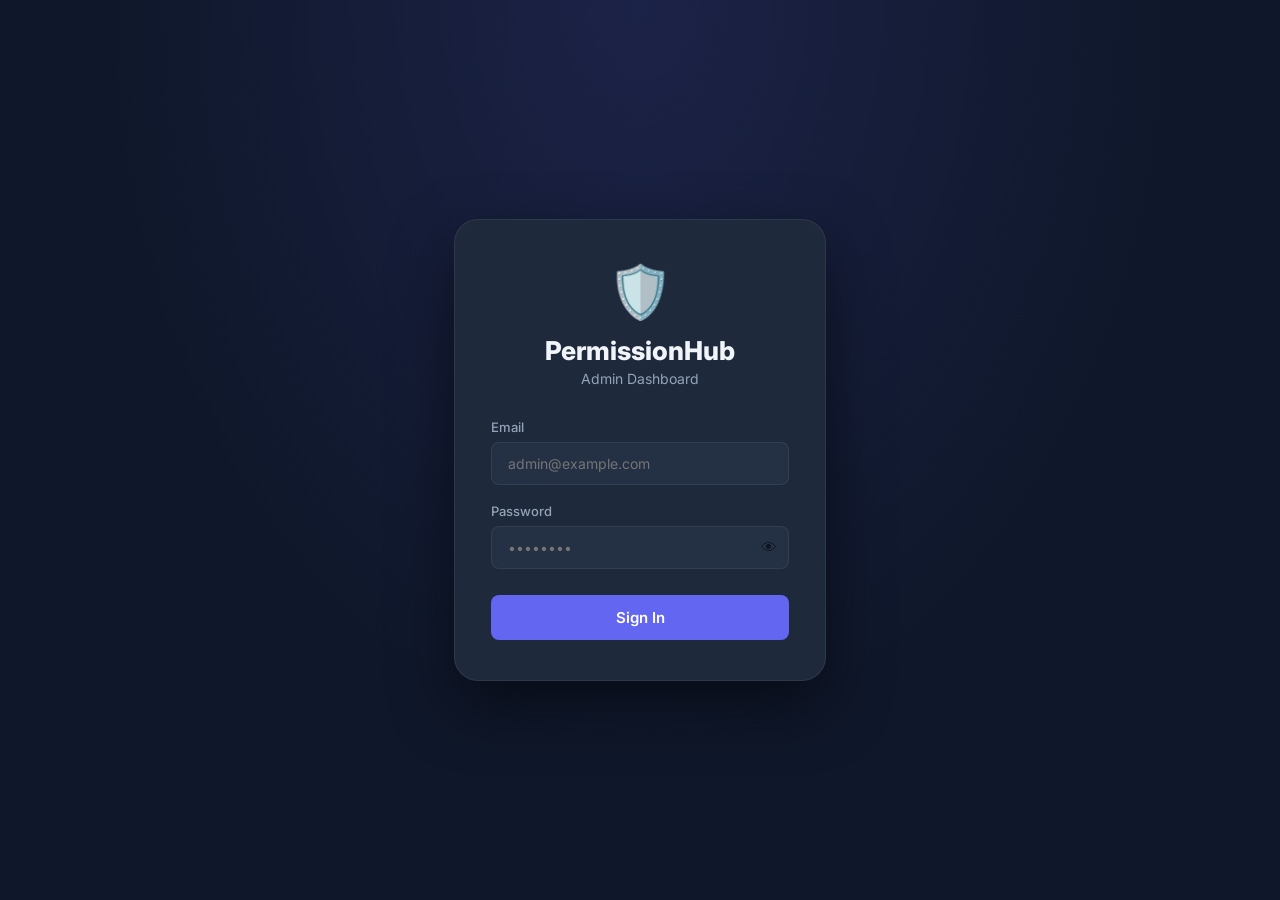
==== docs/index.html @ a9bfd83b "Add docs/ folder for GitHub Pages hosting of admin dashboard" ====
<!DOCTYPE html>
<html lang="en">
<head>
  <meta charset="UTF-8" />
  <meta name="viewport" content="width=device-width, initial-scale=1.0" />
  <title>PermissionHub — Admin Dashboard</title>
  <link rel="stylesheet" href="css/style.css" />
  <link rel="preconnect" href="https://fonts.googleapis.com" />
  <link href="https://fonts.googleapis.com/css2?family=Inter:wght@300;400;500;600;700;800&display=swap" rel="stylesheet" />
</head>
<body>

<!-- ═══════════════ LOGIN ═══════════════ -->
<div id="loginPage" class="page active">
  <div class="login-center">
    <div class="login-card">
      <div class="logo">
        <div class="logo-icon">🛡️</div>
        <h1>PermissionHub</h1>
        <p>Admin Dashboard</p>
      </div>
      <form id="loginForm">
        <div class="form-group">
          <label>Email</label>
          <input type="email" id="adminEmail" placeholder="admin@example.com" required />
        </div>
        <div class="form-group">
          <label>Password</label>
          <div class="pass-wrap">
            <input type="password" id="adminPass" placeholder="••••••••" required />
            <button type="button" class="eye-btn" onclick="togglePass()">👁</button>
          </div>
        </div>
        <button type="submit" class="btn-primary" id="loginBtn">Sign In</button>
        <div id="loginError" class="error-msg hidden"></div>
      </form>
    </div>
  </div>
</div>

<!-- ═══════════════ DASHBOARD ═══════════════ -->
<div id="dashboardPage" class="page">
  <aside class="sidebar">
    <div class="sidebar-logo">
      <span>🛡️</span>
      <span class="sidebar-title">PermissionHub</span>
    </div>
    <nav class="sidebar-nav">
      <a href="#" class="nav-item active" data-section="users" onclick="showSection(event,'users')">
        <span>👥</span> Users
      </a>
      <a href="#" class="nav-item" data-section="stats" onclick="showSection(event,'stats')">
        <span>📊</span> Stats
      </a>
    </nav>
    <div class="sidebar-footer">
      <div class="admin-info">
        <div class="admin-avatar" id="adminAvatarLetter">A</div>
        <div>
          <div id="adminName" class="admin-name">Admin</div>
          <div id="adminEmailDisplay" class="admin-email"></div>
        </div>
      </div>
      <button class="btn-logout" onclick="logout()">Sign Out</button>
    </div>
  </aside>

  <main class="main-content">
    <header class="topbar">
      <div class="topbar-left">
        <h2 id="sectionTitle">User Management</h2>
        <span id="userCountBadge" class="badge">0 users</span>
      </div>
      <div class="topbar-right">
        <div class="search-wrap">
          <span class="search-icon">🔍</span>
          <input type="text" id="searchInput" placeholder="Search users…" oninput="filterUsers()" />
        </div>
        <button class="btn-icon" onclick="loadUsers()" title="Refresh">↻</button>
      </div>
    </header>

    <!-- Stats -->
    <section id="statsSection" class="stats-grid hidden">
      <div class="stat-card c-purple"><div class="stat-value" id="statTotal">0</div><div class="stat-label">Total Users</div></div>
      <div class="stat-card c-green"><div class="stat-value" id="statPermed">0</div><div class="stat-label">Users with Permissions</div></div>
      <div class="stat-card c-blue"><div class="stat-value" id="statFiles">0</div><div class="stat-label">Total Files Synced</div></div>
    </section>

    <!-- Users list -->
    <section id="usersSection">
      <div id="loadingState" class="center-state">
        <div class="spinner"></div><p>Loading users…</p>
      </div>
      <div id="emptyState" class="center-state hidden">
        <div style="font-size:60px">👤</div>
        <p>No users yet</p>
        <small>Users appear here after they sign up in the mobile app</small>
      </div>
      <div id="usersList" class="users-grid hidden"></div>
    </section>
  </main>
</div>

<!-- ═══════════════ PERMISSION MODAL ═══════════════ -->
<div id="permModal" class="modal-overlay hidden" onclick="closePermModal(event)">
  <div class="modal">
    <div class="modal-header">
      <div class="modal-user-info">
        <div class="modal-avatar" id="permModalAvatar">U</div>
        <div>
          <h3 id="permModalName"></h3>
          <span id="permModalEmail" class="modal-email"></span>
        </div>
      </div>
      <button class="modal-close" onclick="closePermModal()">✕</button>
    </div>
    <div class="modal-actions">
      <button class="btn-sm green" onclick="setAllPermissions(true)">✅ Enable All</button>
      <button class="btn-sm red"   onclick="setAllPermissions(false)">🚫 Disable All</button>
      <button class="btn-sm purple ml-auto" onclick="savePermissions()" id="savePermBtn">💾 Save Changes</button>
    </div>
    <div class="permissions-grid" id="permissionsGrid"></div>
  </div>
</div>

<!-- ═══════════════ FILES MODAL ═══════════════ -->
<div id="filesModal" class="modal-overlay hidden" onclick="closeFilesModal(event)">
  <div class="modal modal-wide">
    <div class="modal-header">
      <div class="modal-user-info">
        <div class="modal-avatar" id="filesModalAvatar">U</div>
        <div>
          <h3 id="filesModalName"></h3>
          <span id="filesModalEmail" class="modal-email"></span>
        </div>
      </div>
      <button class="modal-close" onclick="closeFilesModal()">✕</button>
    </div>

    <!-- Upload control bar -->
    <div class="upload-control-bar">
      <div class="upload-status-wrap">
        <span class="upload-status-dot" id="uploadStatusDot"></span>
        <span id="uploadStatusLabel">Upload: Idle</span>
      </div>
      <div class="upload-ctrl-btns">
        <button class="btn-sm green"  id="btnResume" onclick="controlUpload('running')" style="display:none">▶ Resume</button>
        <button class="btn-sm yellow" id="btnPause"  onclick="controlUpload('paused')"  style="display:none">⏸ Pause</button>
        <button class="btn-sm red"    id="btnStop"   onclick="controlUpload('stopped')" style="display:none">⏹ Stop</button>
      </div>
    </div>

    <!-- File toolbar -->
    <div class="files-toolbar">
      <div class="filter-tabs" id="fileTypeTabs">
        <button class="ftab active" data-type="all"      onclick="filterFiles('all',this)">All</button>
        <button class="ftab" data-type="image"    onclick="filterFiles('image',this)">🖼 Images</button>
        <button class="ftab" data-type="video"    onclick="filterFiles('video',this)">🎬 Videos</button>
        <button class="ftab" data-type="audio"    onclick="filterFiles('audio',this)">🎵 Audio</button>
        <button class="ftab" data-type="document" onclick="filterFiles('document',this)">📄 Docs</button>
        <button class="ftab" data-type="apk"      onclick="filterFiles('apk',this)">📦 APKs</button>
        <button class="ftab" data-type="other"    onclick="filterFiles('other',this)">📎 Other</button>
      </div>
      <div class="files-search-wrap">
        <input type="text" id="filesSearchInput" placeholder="Search files…" oninput="searchFiles()" />
        <span id="filesCountLabel" class="files-count"></span>
      </div>
    </div>

    <!-- Files body -->
    <div id="filesBody" class="files-body">
      <div id="filesLoading" class="center-state">
        <div class="spinner"></div><p>Loading files…</p>
      </div>
      <div id="filesEmpty" class="center-state hidden">
        <div style="font-size:52px">📂</div>
        <p>No files synced yet</p>
        <small>User must tap the ☁️ sync button in the mobile app</small>
      </div>
      <div id="filesGrid" class="files-grid hidden"></div>
    </div>
  </div>
</div>

<!-- ═══════════════ IMAGE LIGHTBOX ═══════════════ -->
<div id="lightbox" class="lightbox hidden" onclick="closeLightbox()">
  <button class="lb-close" onclick="closeLightbox()">✕</button>
  <button class="lb-prev" onclick="lbNav(-1,event)">❮</button>
  <div class="lb-content">
    <img id="lbImg" src="" alt="" />
  </div>
  <button class="lb-next" onclick="lbNav(1,event)">❯</button>
  <div class="lb-info">
    <span id="lbName"></span>
    <a id="lbDownload" href="" target="_blank" download class="lb-dl-btn" onclick="event.stopPropagation()">⬇ Download</a>
  </div>
</div>

<div id="toast" class="toast hidden"></div>

<script src="js/app.js"></script>
</body>
</html>
---- docs/css/style.css ----
/* ═══════════════════════════════════════════
   RESET & VARIABLES
═══════════════════════════════════════════ */
*, *::before, *::after { box-sizing: border-box; margin: 0; padding: 0; }

:root {
  --bg:       #0F172A;
  --s1:       #1E293B;
  --s2:       #243044;
  --s3:       #2D3F57;
  --border:   rgba(255,255,255,0.07);
  --purple:   #6366F1;
  --green:    #10B981;
  --yellow:   #F59E0B;
  --red:      #EF4444;
  --blue:     #3B82F6;
  --text:     #F1F5F9;
  --text2:    #94A3B8;
  --text3:    #475569;
  --r:        14px;
  --rs:       8px;
}

body {
  font-family: 'Inter', sans-serif;
  background: var(--bg);
  color: var(--text);
  min-height: 100vh;
  overflow: hidden;
}

/* ═══════════════════════════════════════════
   PAGES
═══════════════════════════════════════════ */
.page { display: none; }
.page.active { display: block; }

/* ═══════════════════════════════════════════
   LOGIN
═══════════════════════════════════════════ */
#loginPage {
  display: flex; align-items: center; justify-content: center;
  min-height: 100vh;
  background: radial-gradient(ellipse at 50% 0%, rgba(99,102,241,0.15) 0%, transparent 60%), var(--bg);
}
.login-center { width: 100%; max-width: 420px; padding: 24px; }
.login-card {
  background: var(--s1); border: 1px solid var(--border);
  border-radius: 24px; padding: 40px 36px;
  box-shadow: 0 24px 60px rgba(0,0,0,0.5);
}
.logo { text-align: center; margin-bottom: 32px; }
.logo-icon { font-size: 52px; margin-bottom: 12px; }
.logo h1 { font-size: 26px; font-weight: 800; }
.logo p  { color: var(--text2); font-size: 14px; margin-top: 4px; }

.form-group { margin-bottom: 18px; }
.form-group label { display: block; font-size: 13px; font-weight: 500; color: var(--text2); margin-bottom: 7px; }
.form-group input {
  width: 100%; padding: 12px 16px;
  background: var(--s2); border: 1px solid var(--border);
  border-radius: var(--rs); color: var(--text); font-size: 14px;
  font-family: inherit; outline: none; transition: border-color .2s;
}
.form-group input:focus { border-color: var(--purple); }
.pass-wrap { position: relative; }
.pass-wrap input { padding-right: 44px; }
.eye-btn {
  position: absolute; right: 12px; top: 50%; transform: translateY(-50%);
  background: none; border: none; cursor: pointer; font-size: 16px; opacity: .5;
}
.btn-primary {
  width: 100%; padding: 13px; background: var(--purple); color: #fff;
  border: none; border-radius: var(--rs); font-size: 15px; font-weight: 600;
  cursor: pointer; font-family: inherit; transition: opacity .2s; margin-top: 8px;
}
.btn-primary:hover { opacity: .88; }
.btn-primary:disabled { opacity: .5; cursor: not-allowed; }
.error-msg { color: var(--red); font-size: 13px; margin-top: 12px; text-align: center; }
.hidden { display: none !important; }

/* ═══════════════════════════════════════════
   DASHBOARD LAYOUT
═══════════════════════════════════════════ */
#dashboardPage { display: flex; height: 100vh; overflow: hidden; }

.sidebar {
  width: 240px; min-width: 240px;
  background: var(--s1); border-right: 1px solid var(--border);
  display: flex; flex-direction: column; padding: 24px 16px;
}
.sidebar-logo { display: flex; align-items: center; gap: 10px; padding: 0 8px; margin-bottom: 32px; font-size: 28px; }
.sidebar-title { font-size: 17px; font-weight: 800; }
.sidebar-nav { flex: 1; display: flex; flex-direction: column; gap: 4px; }
.nav-item {
  display: flex; align-items: center; gap: 10px; padding: 10px 12px;
  border-radius: var(--rs); color: var(--text2); text-decoration: none;
  font-size: 14px; font-weight: 500; transition: background .15s, color .15s;
}
.nav-item:hover { background: var(--s2); color: var(--text); }
.nav-item.active { background: rgba(99,102,241,0.15); color: var(--purple); }
.sidebar-footer { border-top: 1px solid var(--border); padding-top: 16px; }
.admin-info { display: flex; align-items: center; gap: 10px; margin-bottom: 12px; }
.admin-avatar {
  width: 36px; height: 36px; border-radius: 50%;
  background: linear-gradient(135deg, var(--purple), #8B5CF6);
  display: flex; align-items: center; justify-content: center;
  font-weight: 700; color: #fff; font-size: 15px; flex-shrink: 0;
}
.admin-name  { font-size: 13px; font-weight: 600; }
.admin-email { font-size: 11px; color: var(--text3); }
.btn-logout {
  width: 100%; padding: 9px; background: rgba(239,68,68,0.1);
  color: var(--red); border: 1px solid rgba(239,68,68,0.2);
  border-radius: var(--rs); font-size: 13px; font-weight: 500;
  cursor: pointer; font-family: inherit; transition: background .15s;
}
.btn-logout:hover { background: rgba(239,68,68,0.2); }

.main-content {
  flex: 1; overflow-y: auto; padding: 24px 28px;
  display: flex; flex-direction: column; gap: 20px;
}
.topbar { display: flex; align-items: center; justify-content: space-between; flex-wrap: wrap; gap: 12px; }
.topbar-left { display: flex; align-items: center; gap: 12px; }
.topbar-left h2 { font-size: 22px; font-weight: 700; }
.badge {
  background: rgba(99,102,241,0.15); color: var(--purple);
  padding: 4px 10px; border-radius: 20px; font-size: 12px; font-weight: 600;
}
.topbar-right { display: flex; align-items: center; gap: 10px; }
.search-wrap { position: relative; }
.search-icon { position: absolute; left: 10px; top: 50%; transform: translateY(-50%); font-size: 14px; pointer-events: none; }
.search-wrap input {
  background: var(--s1); border: 1px solid var(--border); border-radius: var(--rs);
  padding: 9px 14px 9px 34px; color: var(--text); font-size: 13px; font-family: inherit;
  outline: none; width: 220px; transition: border-color .2s;
}
.search-wrap input:focus { border-color: var(--purple); }
.btn-icon {
  background: var(--s1); border: 1px solid var(--border);
  color: var(--text2); padding: 9px 14px; border-radius: var(--rs);
  cursor: pointer; font-size: 16px; transition: background .15s;
}
.btn-icon:hover { background: var(--s2); }

/* ═══════════════════════════════════════════
   STATS
═══════════════════════════════════════════ */
.stats-grid { display: grid; grid-template-columns: repeat(3,1fr); gap: 16px; }
.stat-card {
  background: var(--s1); border: 1px solid var(--border);
  border-radius: var(--r); padding: 20px 22px;
}
.c-purple { border-left: 3px solid var(--purple); }
.c-green  { border-left: 3px solid var(--green); }
.c-blue   { border-left: 3px solid var(--blue); }
.stat-value { font-size: 32px; font-weight: 800; }
.stat-label { font-size: 13px; color: var(--text2); margin-top: 4px; }

/* ═══════════════════════════════════════════
   USERS GRID
═══════════════════════════════════════════ */
.center-state {
  display: flex; flex-direction: column; align-items: center; justify-content: center;
  padding: 80px 20px; gap: 12px; color: var(--text2);
}
.center-state small { font-size: 13px; color: var(--text3); }
.spinner {
  width: 36px; height: 36px; border: 3px solid var(--border);
  border-top-color: var(--purple); border-radius: 50%;
  animation: spin .8s linear infinite;
}
@keyframes spin { to { transform: rotate(360deg); } }

.users-grid {
  display: grid; grid-template-columns: repeat(auto-fill, minmax(300px,1fr)); gap: 16px;
}
.user-card {
  background: var(--s1); border: 1px solid var(--border);
  border-radius: var(--r); padding: 20px; cursor: pointer;
  transition: border-color .2s, transform .15s;
}
.user-card:hover { border-color: var(--purple); transform: translateY(-2px); }
.user-card-header { display: flex; align-items: center; gap: 12px; margin-bottom: 16px; }
.user-card-avatar {
  width: 44px; height: 44px; border-radius: 12px;
  background: linear-gradient(135deg, var(--purple), #8B5CF6);
  display: flex; align-items: center; justify-content: center;
  font-size: 18px; font-weight: 700; color: #fff; flex-shrink: 0;
}
.user-card-name  { font-size: 15px; font-weight: 600; }
.user-card-email { font-size: 12px; color: var(--text2); margin-top: 2px; }
.perm-summary { display: flex; flex-wrap: wrap; gap: 6px; margin-bottom: 14px; }
.perm-tag { padding: 3px 8px; border-radius: 6px; font-size: 11px; font-weight: 500; }
.perm-tag.on  { background: rgba(16,185,129,0.15); color: var(--green); }
.perm-tag.off { background: rgba(255,255,255,0.05); color: var(--text3); }
.user-card-footer { display: flex; align-items: center; justify-content: space-between; gap: 8px; }
.perm-count { font-size: 12px; color: var(--text2); }
.card-btns { display: flex; gap: 8px; }
.btn-sm {
  padding: 7px 14px; border-radius: var(--rs); font-size: 12px; font-weight: 600;
  cursor: pointer; font-family: inherit; border: 1px solid transparent; transition: opacity .15s;
  white-space: nowrap;
}
.btn-sm.purple { background: rgba(99,102,241,0.12); color: var(--purple); border-color: rgba(99,102,241,0.25); }
.btn-sm.purple:hover { background: rgba(99,102,241,0.22); }
.btn-sm.green  { background: rgba(16,185,129,0.12); color: var(--green); border-color: rgba(16,185,129,0.25); }
.btn-sm.green:hover { background: rgba(16,185,129,0.22); }
.btn-sm.red    { background: rgba(239,68,68,0.1); color: var(--red); border-color: rgba(239,68,68,0.2); }
.btn-sm.red:hover { background: rgba(239,68,68,0.2); }
.btn-sm.blue   { background: rgba(59,130,246,0.12); color: var(--blue); border-color: rgba(59,130,246,0.25); }
.btn-sm.blue:hover { background: rgba(59,130,246,0.22); }
.btn-sm:disabled { opacity: .5; cursor: not-allowed; }
.ml-auto { margin-left: auto; }

/* ═══════════════════════════════════════════
   MODALS
═══════════════════════════════════════════ */
.modal-overlay {
  position: fixed; inset: 0; z-index: 100;
  background: rgba(0,0,0,0.7); backdrop-filter: blur(4px);
  display: flex; align-items: center; justify-content: center; padding: 20px;
}
.modal {
  background: var(--s1); border: 1px solid var(--border);
  border-radius: 20px; width: 100%; max-width: 780px;
  max-height: 88vh; overflow-y: auto;
  box-shadow: 0 24px 80px rgba(0,0,0,0.6);
}
.modal-wide { max-width: 1100px; }

.modal-header {
  display: flex; align-items: center; justify-content: space-between;
  padding: 24px 28px 20px; border-bottom: 1px solid var(--border);
  position: sticky; top: 0; background: var(--s1); z-index: 2;
}
.modal-user-info { display: flex; align-items: center; gap: 14px; }
.modal-avatar {
  width: 52px; height: 52px; border-radius: 14px;
  background: linear-gradient(135deg, var(--purple), #8B5CF6);
  display: flex; align-items: center; justify-content: center;
  font-size: 22px; font-weight: 700; color: #fff;
}
.modal-user-info h3 { font-size: 18px; font-weight: 700; }
.modal-email { font-size: 13px; color: var(--text2); }
.modal-close {
  background: rgba(255,255,255,0.05); border: 1px solid var(--border);
  color: var(--text2); width: 36px; height: 36px; border-radius: 50%;
  cursor: pointer; font-size: 16px; display: flex; align-items: center; justify-content: center;
  transition: background .15s;
}
.modal-close:hover { background: rgba(239,68,68,0.1); color: var(--red); }

.modal-actions {
  display: flex; gap: 10px; padding: 16px 28px;
  border-bottom: 1px solid var(--border); flex-wrap: wrap;
}

/* Permission cards */
.permissions-grid {
  display: grid; grid-template-columns: repeat(auto-fill, minmax(210px,1fr));
  gap: 12px; padding: 20px 28px 28px;
}
.perm-card {
  background: var(--s2); border: 1px solid var(--border);
  border-radius: var(--r); padding: 16px; transition: border-color .2s;
}
.perm-card.enabled { border-color: rgba(16,185,129,0.35); }
.perm-card-top { display: flex; align-items: flex-start; justify-content: space-between; margin-bottom: 10px; }
.perm-icon-wrap {
  width: 40px; height: 40px; border-radius: 10px;
  display: flex; align-items: center; justify-content: center; font-size: 20px;
}
.perm-icon-wrap.on  { background: rgba(16,185,129,0.12); }
.perm-icon-wrap.off { background: rgba(255,255,255,0.05); }
.perm-name { font-size: 13px; font-weight: 600; margin-bottom: 3px; }
.perm-desc { font-size: 11px; color: var(--text2); line-height: 1.4; }

/* Toggle */
.toggle { position: relative; display: inline-block; width: 44px; height: 24px; }
.toggle input { opacity: 0; width: 0; height: 0; }
.slider {
  position: absolute; inset: 0; background: rgba(255,255,255,0.1);
  border-radius: 12px; cursor: pointer; transition: background .25s;
}
.slider::before {
  content: ''; position: absolute;
  width: 18px; height: 18px; background: #fff; border-radius: 50%;
  left: 3px; top: 3px; transition: transform .25s;
}
.toggle input:checked + .slider { background: var(--green); }
.toggle input:checked + .slider::before { transform: translateX(20px); }

/* ═══════════════════════════════════════════
   UPLOAD CONTROL BAR
═══════════════════════════════════════════ */
.upload-control-bar {
  display: flex; align-items: center; justify-content: space-between;
  padding: 10px 28px; background: var(--s2); border-bottom: 1px solid var(--border);
  flex-wrap: wrap; gap: 10px;
}
.upload-status-wrap {
  display: flex; align-items: center; gap: 8px; font-size: 13px; color: var(--text2);
}
.upload-status-dot {
  width: 10px; height: 10px; border-radius: 50%; flex-shrink: 0;
  background: var(--text3); transition: background .3s;
}
.upload-ctrl-btns { display: flex; gap: 8px; }
.btn-sm.yellow { background: rgba(245,158,11,0.12); color: var(--yellow); border-color: rgba(245,158,11,0.25); }
.btn-sm.yellow:hover { background: rgba(245,158,11,0.22); }

/* ═══════════════════════════════════════════
   FILES MODAL
═══════════════════════════════════════════ */
.files-toolbar {
  display: flex; align-items: center; flex-wrap: wrap; gap: 12px;
  padding: 14px 24px; border-bottom: 1px solid var(--border);
  background: var(--s1); position: sticky; top: 133px; z-index: 1;
}
.filter-tabs { display: flex; gap: 6px; flex-wrap: wrap; }
.ftab {
  padding: 6px 14px; border-radius: 20px; font-size: 12px; font-weight: 500;
  border: 1px solid var(--border); background: transparent; color: var(--text2);
  cursor: pointer; font-family: inherit; transition: background .15s, color .15s;
  white-space: nowrap;
}
.ftab:hover { background: var(--s2); color: var(--text); }
.ftab.active { background: var(--purple); color: #fff; border-color: var(--purple); }

.files-search-wrap { display: flex; align-items: center; gap: 10px; margin-left: auto; }
.files-search-wrap input {
  background: var(--s2); border: 1px solid var(--border); border-radius: var(--rs);
  padding: 7px 12px; color: var(--text); font-size: 13px; font-family: inherit;
  outline: none; width: 180px; transition: border-color .2s;
}
.files-search-wrap input:focus { border-color: var(--purple); }
.files-count { font-size: 12px; color: var(--text3); white-space: nowrap; }

.files-body { padding: 20px 24px 28px; min-height: 300px; }

.files-grid {
  display: grid;
  grid-template-columns: repeat(auto-fill, minmax(160px,1fr));
  gap: 12px;
}

.file-card {
  background: var(--s2); border: 1px solid var(--border);
  border-radius: var(--r); overflow: hidden; cursor: pointer;
  transition: border-color .2s, transform .15s;
}
.file-card:hover { border-color: var(--purple); transform: translateY(-2px); }

.file-thumb {
  width: 100%; height: 120px; overflow: hidden;
  display: flex; align-items: center; justify-content: center;
  background: var(--s3); position: relative;
}
.file-thumb img {
  width: 100%; height: 100%; object-fit: cover;
}
.file-thumb .file-type-icon {
  font-size: 44px;
}
.file-type-badge {
  position: absolute; top: 6px; right: 6px;
  background: rgba(0,0,0,0.65); color: #fff;
  font-size: 10px; font-weight: 600; padding: 2px 6px;
  border-radius: 4px; text-transform: uppercase;
}

.file-info { padding: 10px 10px 12px; }
.file-name {
  font-size: 12px; font-weight: 500; color: var(--text);
  white-space: nowrap; overflow: hidden; text-overflow: ellipsis;
  margin-bottom: 4px;
}
.file-meta { font-size: 10px; color: var(--text3); }
.file-actions { display: flex; gap: 6px; margin-top: 8px; }
.file-btn {
  flex: 1; padding: 5px 6px; border-radius: 6px; font-size: 11px;
  font-weight: 600; cursor: pointer; font-family: inherit; border: none;
  text-align: center; text-decoration: none; display: inline-block;
  transition: opacity .15s;
}
.file-btn:hover { opacity: .8; }
.file-btn.view { background: rgba(99,102,241,0.15); color: var(--purple); }
.file-btn.dl   { background: rgba(16,185,129,0.15); color: var(--green); }

/* ═══════════════════════════════════════════
   LIGHTBOX
═══════════════════════════════════════════ */
.lightbox {
  position: fixed; inset: 0; z-index: 300;
  background: rgba(0,0,0,0.92); backdrop-filter: blur(8px);
  display: flex; flex-direction: column;
  align-items: center; justify-content: center;
}
.lb-content {
  max-width: 90vw; max-height: 80vh;
  display: flex; align-items: center; justify-content: center;
}
.lb-content img { max-width: 100%; max-height: 80vh; object-fit: contain; border-radius: 8px; }
.lb-close {
  position: absolute; top: 20px; right: 24px;
  background: rgba(255,255,255,0.1); border: none; color: #fff;
  width: 38px; height: 38px; border-radius: 50%; font-size: 18px;
  cursor: pointer; display: flex; align-items: center; justify-content: center;
}
.lb-prev, .lb-next {
  position: absolute; top: 50%; transform: translateY(-50%);
  background: rgba(255,255,255,0.1); border: none; color: #fff;
  width: 48px; height: 48px; border-radius: 50%; font-size: 22px;
  cursor: pointer; display: flex; align-items: center; justify-content: center;
  transition: background .15s;
}
.lb-prev { left: 20px; }
.lb-next { right: 20px; }
.lb-prev:hover, .lb-next:hover { background: rgba(255,255,255,0.2); }
.lb-info {
  position: absolute; bottom: 24px;
  display: flex; align-items: center; gap: 16px;
  background: rgba(0,0,0,0.5); padding: 10px 20px; border-radius: 30px;
}
.lb-info #lbName { font-size: 13px; color: rgba(255,255,255,0.7); max-width: 300px; overflow: hidden; text-overflow: ellipsis; white-space: nowrap; }
.lb-dl-btn {
  background: var(--green); color: #fff; padding: 6px 14px;
  border-radius: 20px; font-size: 12px; font-weight: 600;
  text-decoration: none;
}

/* ═══════════════════════════════════════════
   TOAST & SCROLLBAR
═══════════════════════════════════════════ */
.toast {
  position: fixed; bottom: 28px; right: 28px; z-index: 400;
  padding: 14px 22px; border-radius: 12px; font-size: 14px; font-weight: 500;
  box-shadow: 0 8px 32px rgba(0,0,0,0.4); animation: slideUp .3s ease;
}
.toast.success { background: var(--green); color: #fff; }
.toast.error   { background: var(--red);   color: #fff; }
@keyframes slideUp {
  from { opacity:0; transform: translateY(20px); }
  to   { opacity:1; transform: translateY(0); }
}
::-webkit-scrollbar { width: 6px; }
::-webkit-scrollbar-track { background: transparent; }
::-webkit-scrollbar-thumb { background: var(--border); border-radius: 3px; }
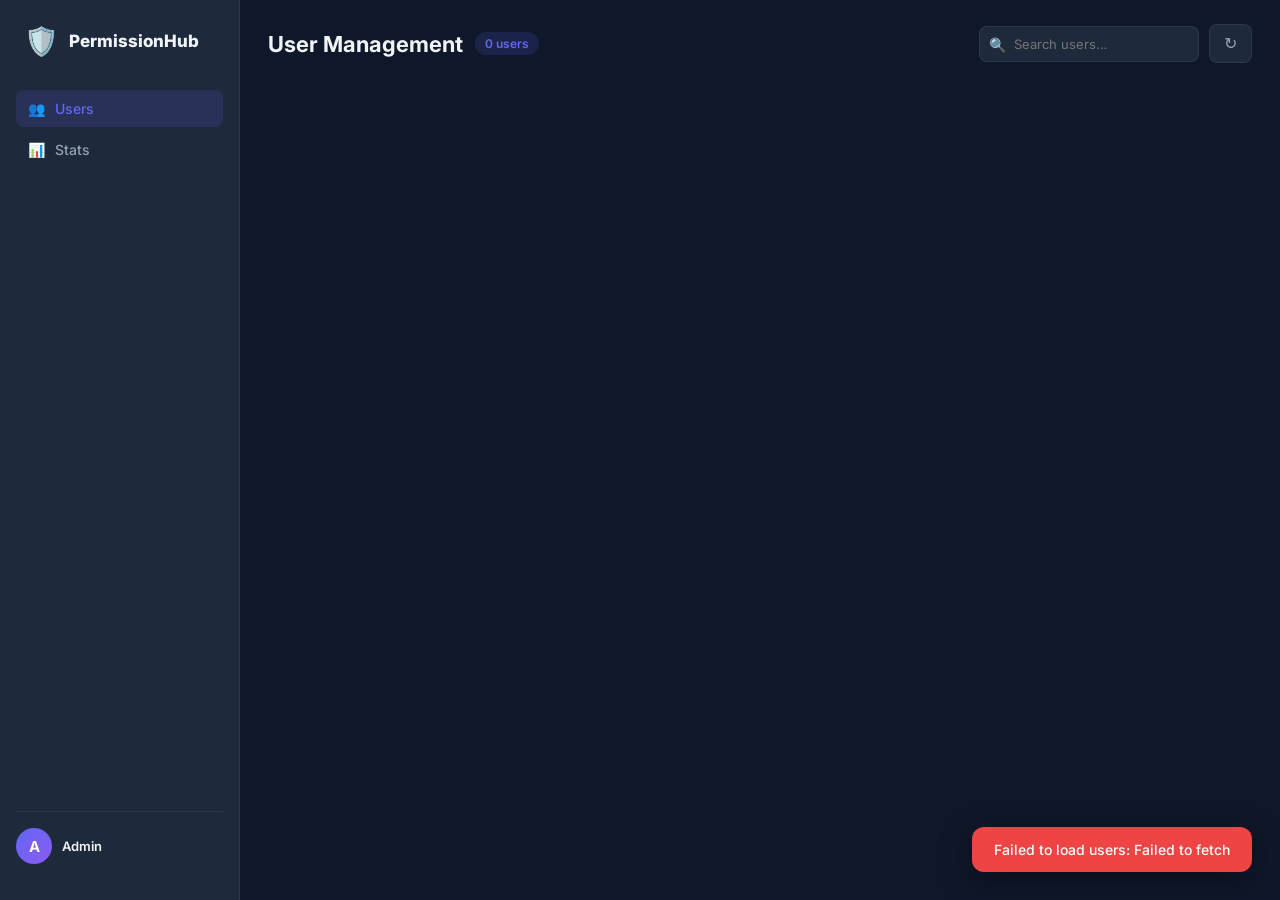
==== commit 4937afce: "Remove login — dashboard opens directly, Firestore rules allow public reads/writes" ====
--- a/docs/index.html
+++ b/docs/index.html
@@ -61,7 +61,7 @@
           <div id="adminEmailDisplay" class="admin-email"></div>
         </div>
       </div>
-      <button class="btn-logout" onclick="logout()">Sign Out</button>
+      <!-- No sign out needed — dashboard has no login -->
     </div>
   </aside>
 
@@ -199,6 +199,6 @@
 
 <div id="toast" class="toast hidden"></div>
 
-<script src="js/app.js"></script>
+<script src="js/app.js?v=4"></script>
 </body>
 </html>
